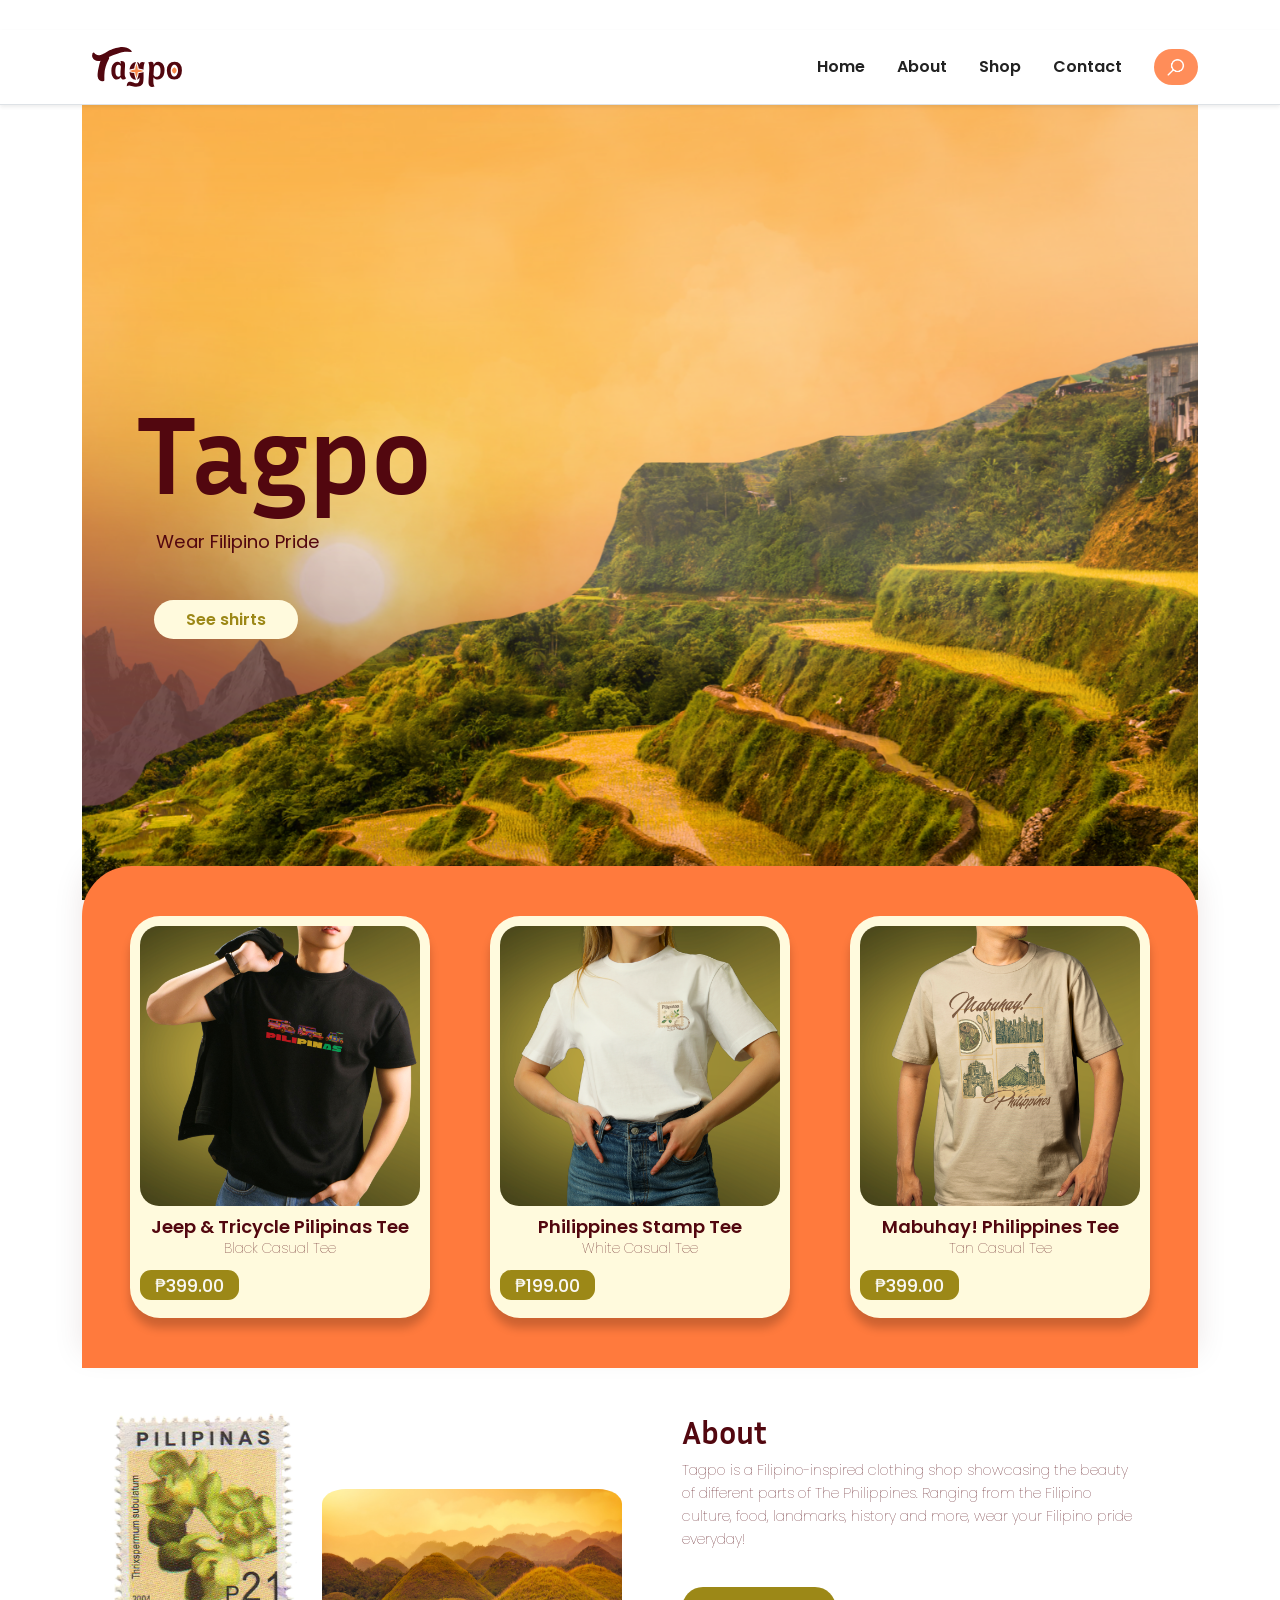
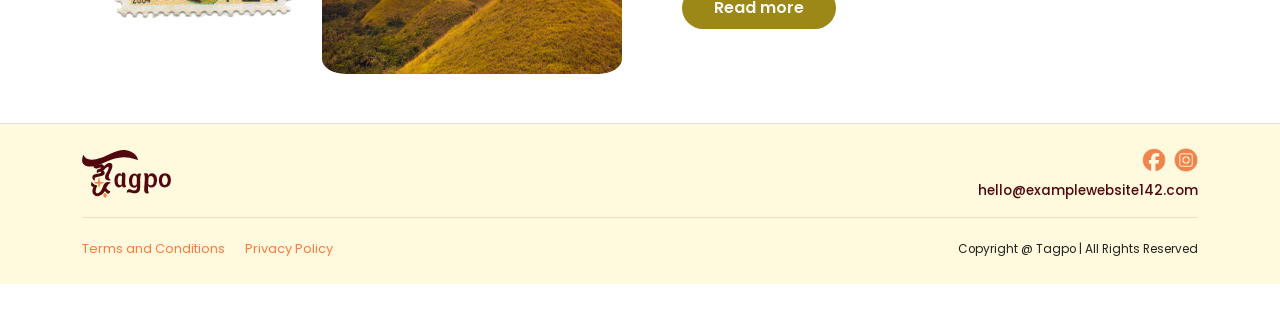
==== index.html @ 93d043a8 "Fix HTML encoding issues in index.html" ====
<!DOCTYPE html>
<html lang="en">
    <head>
        <meta charset="utf-8">
        <meta name="viewport" content="width=device-width, initial-scale=1">
        <title>Tagpo: Wear Filipino Pride - Home</title>

        <link href="https://cdn.jsdelivr.net/npm/bootstrap@5.3.3/dist/css/bootstrap.min.css" rel="stylesheet">
        <link rel="stylesheet" href="css/custom-style.css">
    </head>
    
    <body class="d-flex flex-column min-vh-100">

    <header class="border-bottom bg-white sticky-top shadow-sm">  
    <nav class="navbar navbar-light py-3">
      <div class="container d-flex justify-content-between align-items-center">
        <a class="navbar-brand p-0 mb-0 d-flex align-items-center" href="index.html">
          <img src="images/tagpo-wordmark-colored.svg" alt="Tagpo Logo" class="header-logo-img">
        </a>
        
        <div class="d-flex align-items-center gap-3 gap-md-4">
          <ul class="nav flex-row align-items-center gap-2 gap-md-3 mb-0 p-0">
            <li class="nav-item"><a class="nav-link fw-semibold px-2" href="index.html">Home</a></li>
            <li class="nav-item"><a class="nav-link fw-semibold px-2" href="about.html">About</a></li>
            <li class="nav-item"><a class="nav-link fw-semibold px-2" href="shop.html">Shop</a></li>
            <li class="nav-item"><a class="nav-link fw-semibold px-2" href="contact.html">Contact</a></li>
          </ul>
          <button class="search-pill-btn" type="button" aria-label="Search">
            <img src="images/search-icon.png" alt="Search" class="search-icon-img">
            <span class="search-pill-text">Search</span>
          </button>
        </div>
      </div>
    </nav>
  </header>

  <main class="container py-4">
    <div id="hero-container">
      <div class="hero-content"> 
        <h1>Tagpo</h1>
        <p>Wear Filipino Pride</p>
        <a href="#products-container" class="hero-btn">See shirts</a>
      </div>  
    </div>

    <div id="products-container">

      <div class="product-card">
        <a href="product-jeep-tricycle.html">
            <div class="product-card-image">
                <img src="images/jeep-tricycle-main-image.png" alt="Black Casual Tee">
            </div>
            <div class="product-card-content">
              <h3>Jeep & Tricycle Pilipinas Tee</h3>
              <p>Black Casual Tee</p>
              <h4 class="price">₱399.00</h4>
        </a>  
        </div>
      </div>

      <div class="product-card">
        <a href="product-philippines-stamp.html">
            <div class="product-card-image">
              <img src="images/pilipinas-stamp-main-image.png" alt="White Casual Tee">
            </div>
            <div class="product-card-content">
              <h3>Philippines Stamp Tee</h3>
              <p>White Casual Tee</p>
              <h4 class="price">₱199.00</h4>
            </div>
        </a>
      </div>

      <div class="product-card">
        <a href="product-mabuhay-philippines.html">
            <div class="product-card-image">
              <img src="images/mabuhay-main-image.png" alt="Tan Casual Tee">
            </div>
            <div class="product-card-content">
              <h3>Mabuhay! Philippines Tee</h3>
              <p>Tan Casual Tee</p>
              <h4 class="price">₱399.00</h4>
            </div>
        </a>
      </div>
     
    </div>

    <div id="about-container">
      <div class="about-images-parent">
        <img class="img-1" src="images/home-about-1.png" alt="Philippines Stamp">
        <img class="img-2" src="images/home-about-2.png" alt="Chocolate Hills">
      </div>


      <div class="about-content">
          <h3>About</h3>
          <p>Tagpo is a Filipino-inspired clothing shop showcasing the beauty of different parts of The Philippines. Ranging from the Filipino culture, food, landmarks, history and more, wear your Filipino pride everyday!</p>
          <button type="button" onclick="window.location.href='https://team-transisters.github.io/tagpo-store/about.html';">Read more</button>
        </div>
      </div>
  </main>

  <footer class="mt-auto py-4 border-top w-100">
    <div class="container">
      <div class="row align-items-center mb-3">
        <div class="col-6">
          <a href="index.html">
            <img src="images/tagpo-logo-colored.svg" alt="Tagpo Logo" class="footer-logo-img img-fluid">
          </a>
        </div>
        <div class="col-6 text-end">
          <div class="social-icons d-inline-flex align-items-center gap-2 mb-2">
            <a href="javascript:void(0);" aria-label="Facebook" class="social-link"><img src="images/facebook-icon.png" alt="Facebook Logo" class="social-icon-img"></a>
            <a href="javascript:void(0);" aria-label="Instagram" class="social-link"><img src="images/instagram-icon.png" alt="Instagram Logo" class="social-icon-img"></a>
          </div>
          <div>
            <a href="mailto:hello@examplewebsite142.com" class="footer-email">hello@examplewebsite142.com</a>
          </div>
        </div>
      </div>
      <hr class="footer-hr">
      <div class="d-flex justify-content-between align-items-center pt-2 footer-sub">
        <div>
          <a href="javascript:void(0);" class="me-3">Terms and Conditions</a>
          <a href="privacy-policy.html">Privacy Policy</a>
        </div>
        <div>
          <small>Copyright @ Tagpo | All Rights Reserved</small>
        </div>
      </div>
    </div>
  </footer>
---- css/custom-style.css ----
@import url('https://fonts.googleapis.com/css2?family=Inria+Sans:wght@700&family=Poppins:ital,wght@0,400;0,500;0,600;0,700;1,400&display=swap');

:root {
    --tagpo-primary: #ff7a3d;
    --tagpo-secondary-1: #9c8817;
    --tagpo-secondary-2: #52070f;
    --tagpo-neutral: #fffadd;

    --tagpo-dark: #222222;
    --tagpo-bg-light: #f9f8f3;
    --tagpo-border: #e0e0e0;
    --tagpo-btn-dark: #52070f;
    --tagpo-btn-light: #e5e0cf;

    --tagpo-font-header: 'Inria Sans', sans-serif;
    --tagpo-font-body: 'Poppins', sans-serif;
}

*,
*::before,
*::after {
  margin: 0;
  padding: 0;
  border: none;
  outline: none;
  box-sizing:border-box;
}

header {
  width: 100%;
  background-color: #ffffff;
  z-index: 1030;
}

.header-logo-img {
  height: 40px;
  width: auto;
  min-width: 110px;
  object-fit: contain;
  display: block;
}

.brand-logo-text {
  font-family: var(--font-header);
  color: var(--tagpo-secondary-2);
  font-weight: 700;
  font-size: 2.2rem;
  letter-spacing: -0.5px;
  text-decoration: none;
}

.nav-link {
  color: var(--tagpo-dark) !important;
  transition: color 0.2s ease;
}

.nav-link:hover,
.nav-link.active {
  color: var(--tagpo-primary) !important;
}

.search-pill-btn {
  background-color: var(--tagpo-primary);
  opacity: 0.85;
  border-radius: 50px;
  width: 44px;
  height: 36px;
  border: none;
  display: inline-flex;
  align-items: center;
  justify-content: flex-start;
  padding: 0 13px;
  gap: 0;
  overflow: hidden;
  white-space: nowrap;
  cursor: pointer;
  transition: width 0.28s ease, padding 0.28s, gap 0.28s ease, opacity 0.2s ease, background-color 0.2s ease;
}

.search-pill-btn:hover,
.search-pill-btn:focus-visible {
  width: 116px;
  padding: 0 16px;
  gap: 8px;
  background-color: var(--tagpo-primary);
  opacity: 1;
}

.search-icon-img {
  width: 18px;
  height: 18px;
  object-fit: contain;
  flex-shrink: 0;
}

.search-pill-text {
  color: #ffffff;
  font-family: var(--font-body);
  font-size: 0.9 rem;
  font-weight: 600;
  opacity:0;
  max-width: 0;
  overflow: hidden;
  transition: opacity 0.2s ease 0.06s, max-width 0.28 ease;
}

.search-pill-btn:hover .search-pill-text,
.search-pill-btn:focus-visible .search-pill-text {
  opacity: 1;
  max-width: 70px;
}

.tagpo-search-drawer {
  background-color: #ffffff;
  border-top: 1px solid #eaeaea;
  padding: 0.75rem 0;
  display: none;
}

.tagpo-search-drawer.is-open {
  display: block;
}

.tagpo-search-input:focus {
  outline: none;
  box-shadow: 0 0 0 3px rgba(255, 122, 61, 0.25);
}

.tagpo-search-results {
  list-style: none;
  margin: 0.5rem 0 0;
  padding: 0;
  display: flex;
  flex-wrap: wrap;
  gap: 0.5rem;
}

.tagpo-search-results a {
  display: inline-block;
  padding: 0.3rem 0.85rem;
  border-radius: 50px;
  background-color: var(--tagpo-neutral);
  color: var(--tagpo-secondary-2);
  font-size: 0.85rem;
  font-weight: 600;
  text-decoration: none;
  border: 1px solid var(--tagpo-primary);
}

.tagpo-search-results a:hover {
  background-color: var(--tagpo-primary);
  color: #ffffff;
}

body {
    height: 100vh;
    width: 100%;
    display: flex;
    font-family: var(--tagpo-font-body);
    font-size: 1rem;
    line-height: 1.6;
    color: var(--tagpo-dark);
    background-color: #ffffff;
}

h1, h2, h3, h4, h5, h6,
.h1, .h2, .h3, .h4, .h5, .h6 {
  font-family: var(--tagpo-font-header);
  font-weight: 700;
  color: var(--tagpo-secondary-2);
}

main{
    margin-top:-25px;
}

/* home page */
#hero-container{
    display: flex;
    align-items: center;
    width: 100%;
    height: 90vh;
    background-image: url("../images/home-hero-photo.png");
    background-repeat: no-repeat;
    background-origin: content-box;
    background-attachment: fixed;
    background-size: cover;
    object-position: top right;

}

.hero-content{
    margin-left: 45px;
}

.hero-content h1{
    margin-left: 10px;
    font-size: 7rem;
}

.hero-content p{
    color: var(--tagpo-btn-dark);
    font-weight: 400;
    font-size: 1.15rem;
    margin-left: 29px;
    margin-bottom: 50px;
}

.hero-content .hero-btn{
    margin-top: 50rem;
    margin-left: 27px;
    padding: 0.5rem 2rem;
    width: max-content;
    background-color: var(--tagpo-neutral);
    border: none;
    border-radius: 50px;
    color: var(--tagpo-secondary-1);
    font-family: var(--tagpo-font-body);
    font-weight: 600;
    text-decoration: none;
    transition: 0.4s ease;
}

.hero-content .hero-btn:hover{
    background-color: var(--tagpo-neutral);
    color: var(--tagpo-secondary-2);
}

.product-card a,
.product-card a h3,
.product-card a p,
.product-card a span {
     text-decoration: none;
}

#products-container{
    display: flex;
    justify-content: center;
    height: max-content;
    width: 100%;
    padding: 50px 0px;
    margin-top: -3rem;
    border-color: #ff7a3d;
    border-top-left-radius: 50px;
    border-top-right-radius: 50px;
    box-shadow: 0 -15px 30px rgba(65, 1, 1, 0.1);
    background-color: var(--tagpo-primary);
}

.product-card{
    height: max-content;
    width: min-content;
    padding: 10px;
    margin: 0 30px;
    background: var(--tagpo-neutral);
    border-radius: 30px;
    box-shadow: 0 10px 10px rgba(0, 0, 0, 0.2);
    transition: .4s ease;
}

.product-card:hover{
    transform: scale(1.02);
}

.product-card .product-card-image{
    position: relative;
    width: 280px;
    height: 280px;
    text-align: center;

}

.product-card .product-card-image img{
    width: 100%;
    border-radius: 19px;
}

.product-card .product-card-content h3{
    color:var(--tagpo-secondary-2);
    font-family: var(--tagpo-font-body);
    font-weight: 600;
    font-size: 18px;
    margin-top: 10px;
    margin-bottom: 0px;
    text-align: center;
    text-decoration: none;
   
}

.product-card .product-card-content p{
    color: var(--tagpo-secondary-2);
    font-family: var(--tagpo-font-body);
    font-size: 14px;
    font-weight: 100;
    margin: 0px 0 10px;
    text-align: center;
    text-decoration: none;
}

.product-card .product-card-content .price{
    cursor: pointer;
    color: var(--tagpo-bg-light);
    width:fit-content;
    height: 30px;
    padding: 5px 15px 3px 15px;
    font-family: var(--tagpo-font-body);
    font-size: 18px;
    font-weight: 500;
    text-decoration: none;
    text-align: center;
    justify-self: center;
    background-color: var(--tagpo-secondary-1);
    border-radius: 11px;
}

@media (max-width: 1280px) {
    body{
        height: unset;
        padding: 30px 0;
    }

    .products-container{
        flex-wrap: wrap;
        justify-content: center;
    }

    .products-container .product-card{
        margin: 20px;
    }
}

#about-container{
    display: flex;
    width: 100%;
    margin: 25px 0px;
}

.about-images-parent{
    display: flex;
    padding: 0 30px 0 0px;
}

.about-images-parent img{
    flex: 1;
    min-width: 0;
    height: 250px;
    margin-left: -30px;
}

.about-images-parent .img-1{
    width: min-content;
    object-fit:contain;
    border-radius: 20%;
}

.about-images-parent .img-2{
    height: 185px;
    width: 400px;
    flex-grow: 1;
    object-fit: fill;
    border-radius: 8%;
    margin-top: 6rem;
}

.about-content{
    margin: 20px 30px;
}

.about-content h3{
    font-family: var(--tagpo-font-header);
    font-weight: 600;
    font-size: 2rem;
}

.about-content p{
    width: 95%;
    font-family: var(--tagpo-font-body);
    font-weight: 100;
    font-size: 0.9rem;
    color: var(--tagpo-secondary-2);
}

.about-content button{
    margin-top: 20px;
    padding: 0.5rem 2rem;
    width: max-content;
    background-color: var(--tagpo-secondary-1);
    border: none;
    border-radius: 50px;
    color: var(--tagpo-bg-light);
    font-family: var(--tagpo-font-body);
    font-weight: 600;
    text-decoration: none;
    transition: 0.4s ease;
}

.about-content button:hover{
    transform: scale(1.05);
    background-color: var(--tagpo-neutral);
    color: var(--tagpo-secondary-2);
}

footer {
  background-color: var(--tagpo-neutral);
  color: var(--tagpo-dark);
  font-size: 0.85rem;
  font-family: var(--font-body);
  width: 100% !important;
  margin-top: auto;
}

.footer-logo-img {
  max-height: 48px;
  width: auto;
  object-fit: contain;
}

.social-icons {
  display: inline-flex;
  align-items: center;
}

.social-link {
  text-decoration: none !important;
  border: none !important;
  outline: none;
  display: inline-block;
  line-height: 0;
}

.social-icon-img {
  width: 24px;
  height: 24px;
  object-fit: contain;
  vertical-align: middle;
  transition: opacity 0.2s ease;
}

.social-link:hover .social-icon-img {
  opacity: 0.75;
}

.footer-hr {
  border-color: var(--tagpo-primary);
  margin: 0.75rem 0;
}

.footer-email {
  color: var(--tagpo-secondary-2);
  text-decoration: none;
  font-weight: 500;
}

.footer-email:hover {
  text-decoration: underline;
}

.footer-sub a {
  color: var(--tagpo-primary);
  text-decoration: none;
  font-size: 0.8rem;
}

.footer-sub a:hover {
  text-decoration: underline;
}

a:focus-visible,
button:focus-visible,
input:focus-visible {
  outline: 3px solid var(--tagpo-primary) !important;
  outline-offset: 2px !important;
}
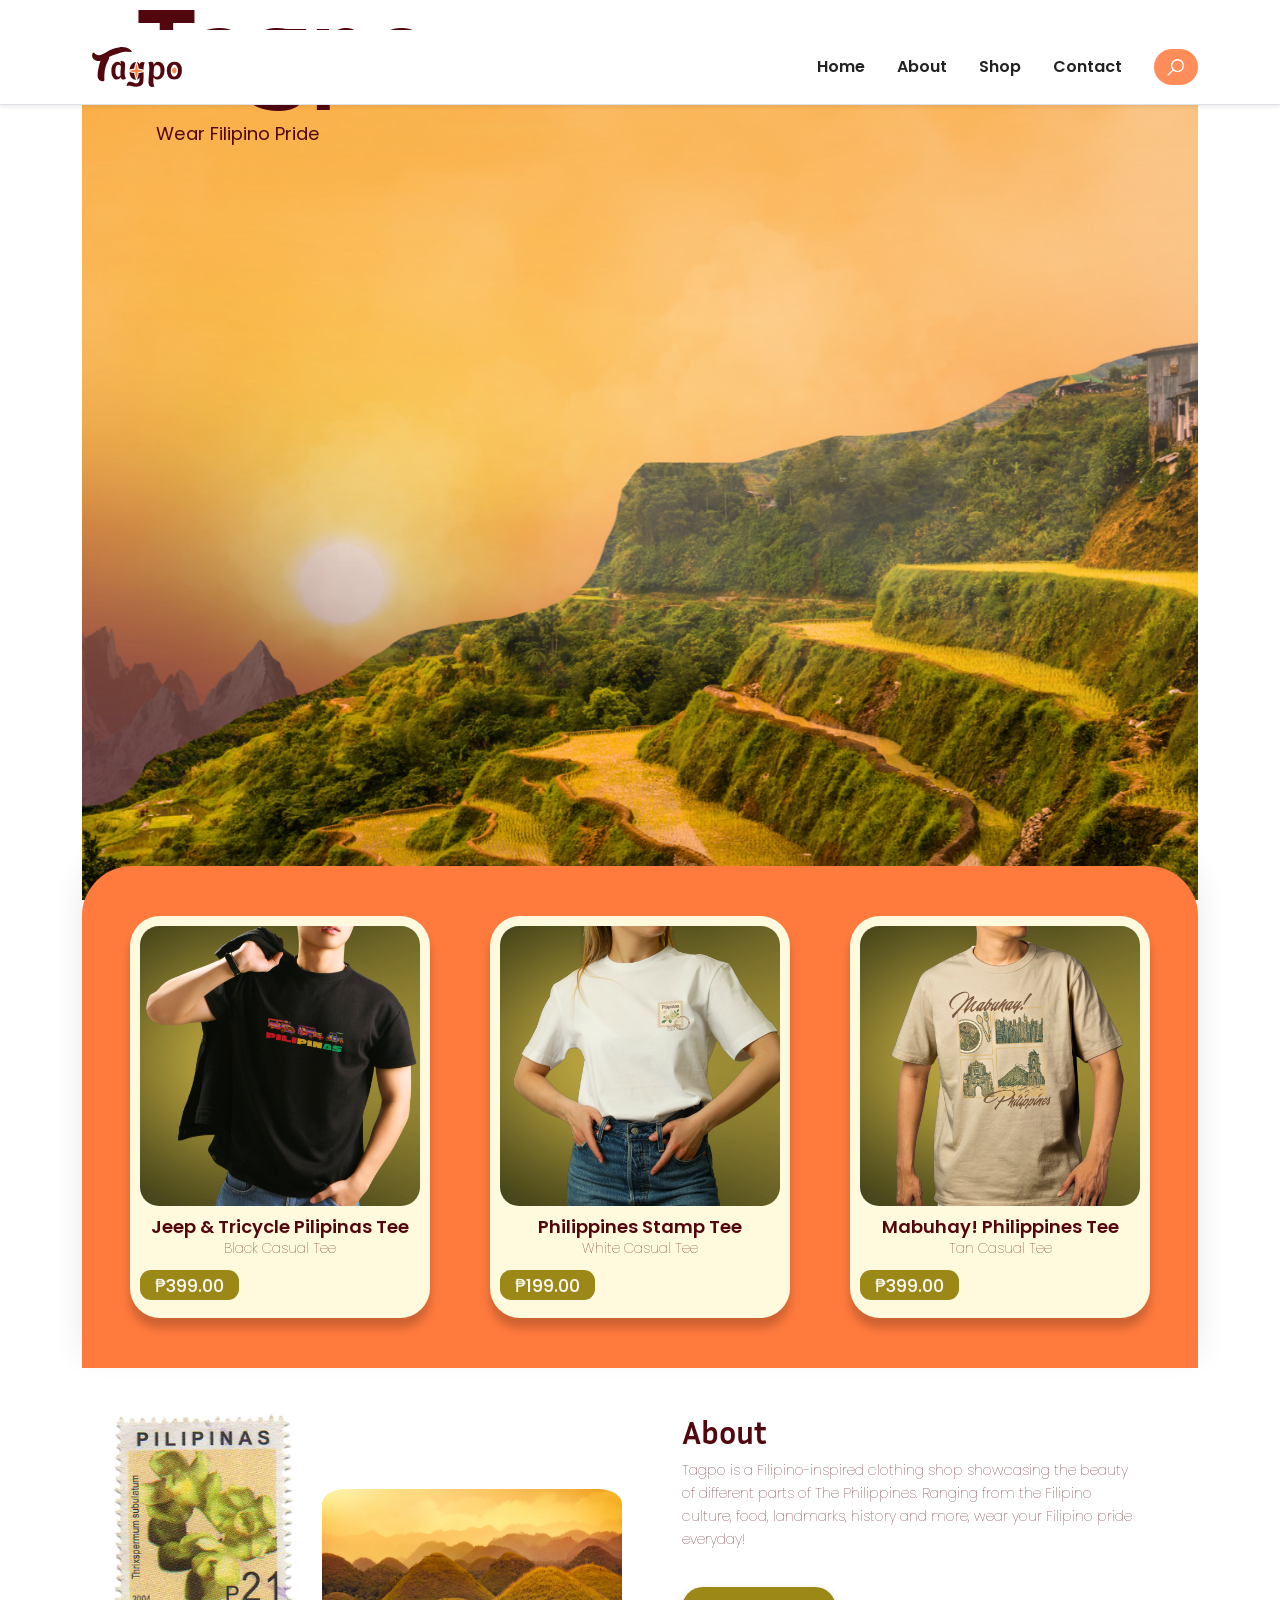
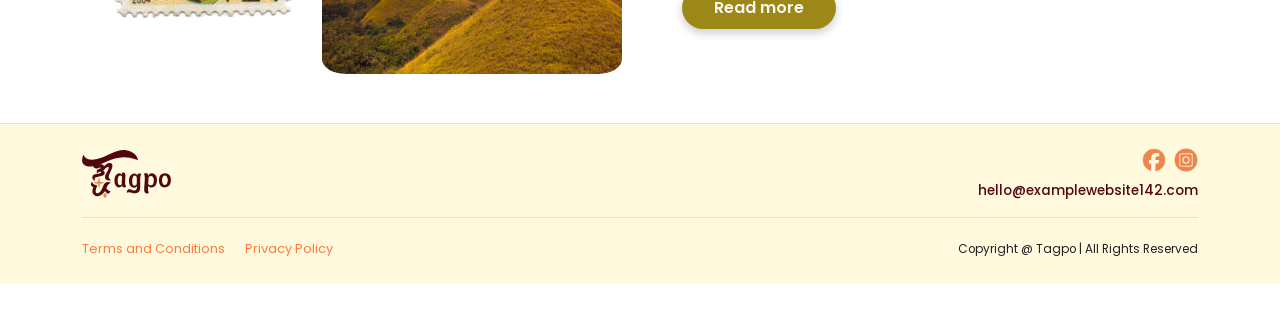
==== commit 23bc11f1: "Fix HTML encoding issues in index.html" ====
--- a/index.html
+++ b/index.html
@@ -39,7 +39,7 @@
       <div class="hero-content"> 
         <h1>Tagpo</h1>
         <p>Wear Filipino Pride</p>
-        <a href="#products-container" class="hero-btn">See shirts</a>
+        <button class="hero-btn" type="button" onclick="window.location.href='#products-container';">See shirts</button>
       </div>  
     </div>
 
--- a/css/custom-style.css
+++ b/css/custom-style.css
@@ -218,12 +218,13 @@
     font-family: var(--tagpo-font-body);
     font-weight: 600;
     text-decoration: none;
-    transition: 0.4s ease;
+    box-shadow: 0 4px 10px rgba(0, 0, 0, 0.2);
+    transition: background-color 0.2s ease, transform 0.15s ease;
 }
 
 .hero-content .hero-btn:hover{
-    background-color: var(--tagpo-neutral);
-    color: var(--tagpo-secondary-2);
+    background-color: #F9F3CA;
+    transform: translateY(-1px);
 }
 
 .product-card a,
@@ -391,13 +392,14 @@
     font-family: var(--tagpo-font-body);
     font-weight: 600;
     text-decoration: none;
-    transition: 0.4s ease;
+    box-shadow: 0 4px 10px rgba(0, 0, 0, 0.2);
+    transition: background-color 0.2s ease, transform 0.15s ease;
 }
 
 .about-content button:hover{
-    transform: scale(1.05);
-    background-color: var(--tagpo-neutral);
-    color: var(--tagpo-secondary-2);
+    background-color: #857413;
+    color: #ffffff;
+    transform: translateY(-1px);
 }
 
 footer {
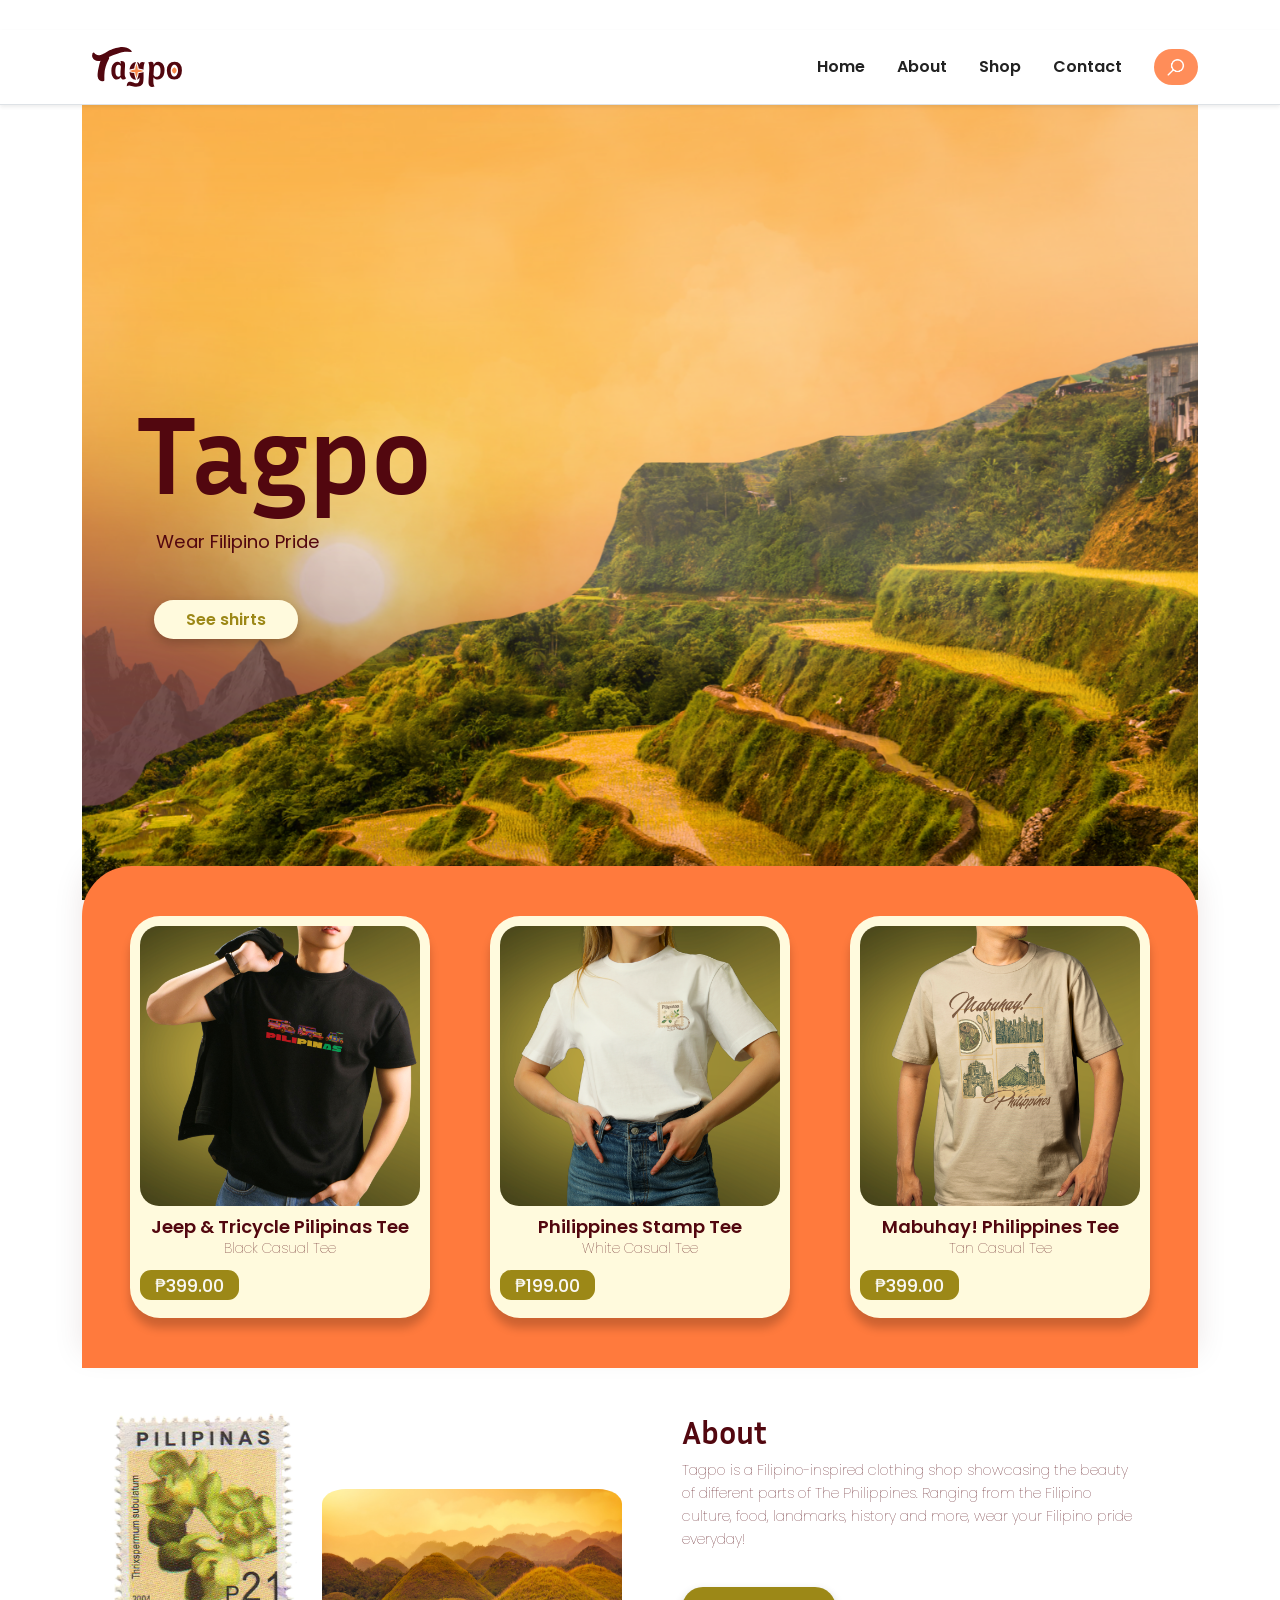
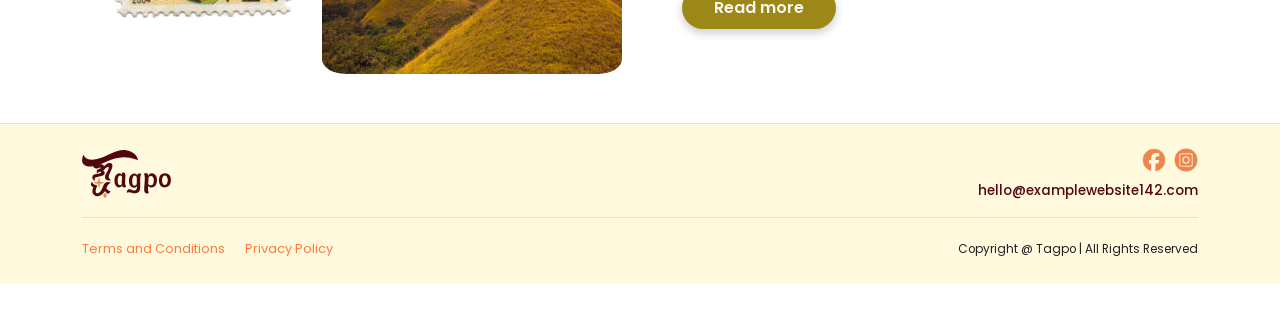
==== commit 3eed4b3a: "Update index.html" ====
--- a/index.html
+++ b/index.html
@@ -39,7 +39,7 @@
       <div class="hero-content"> 
         <h1>Tagpo</h1>
         <p>Wear Filipino Pride</p>
-        <button class="hero-btn" type="button" onclick="window.location.href='#products-container';">See shirts</button>
+        <a href="#products-container" class="hero-btn">See shirts</a>      
       </div>  
     </div>
 
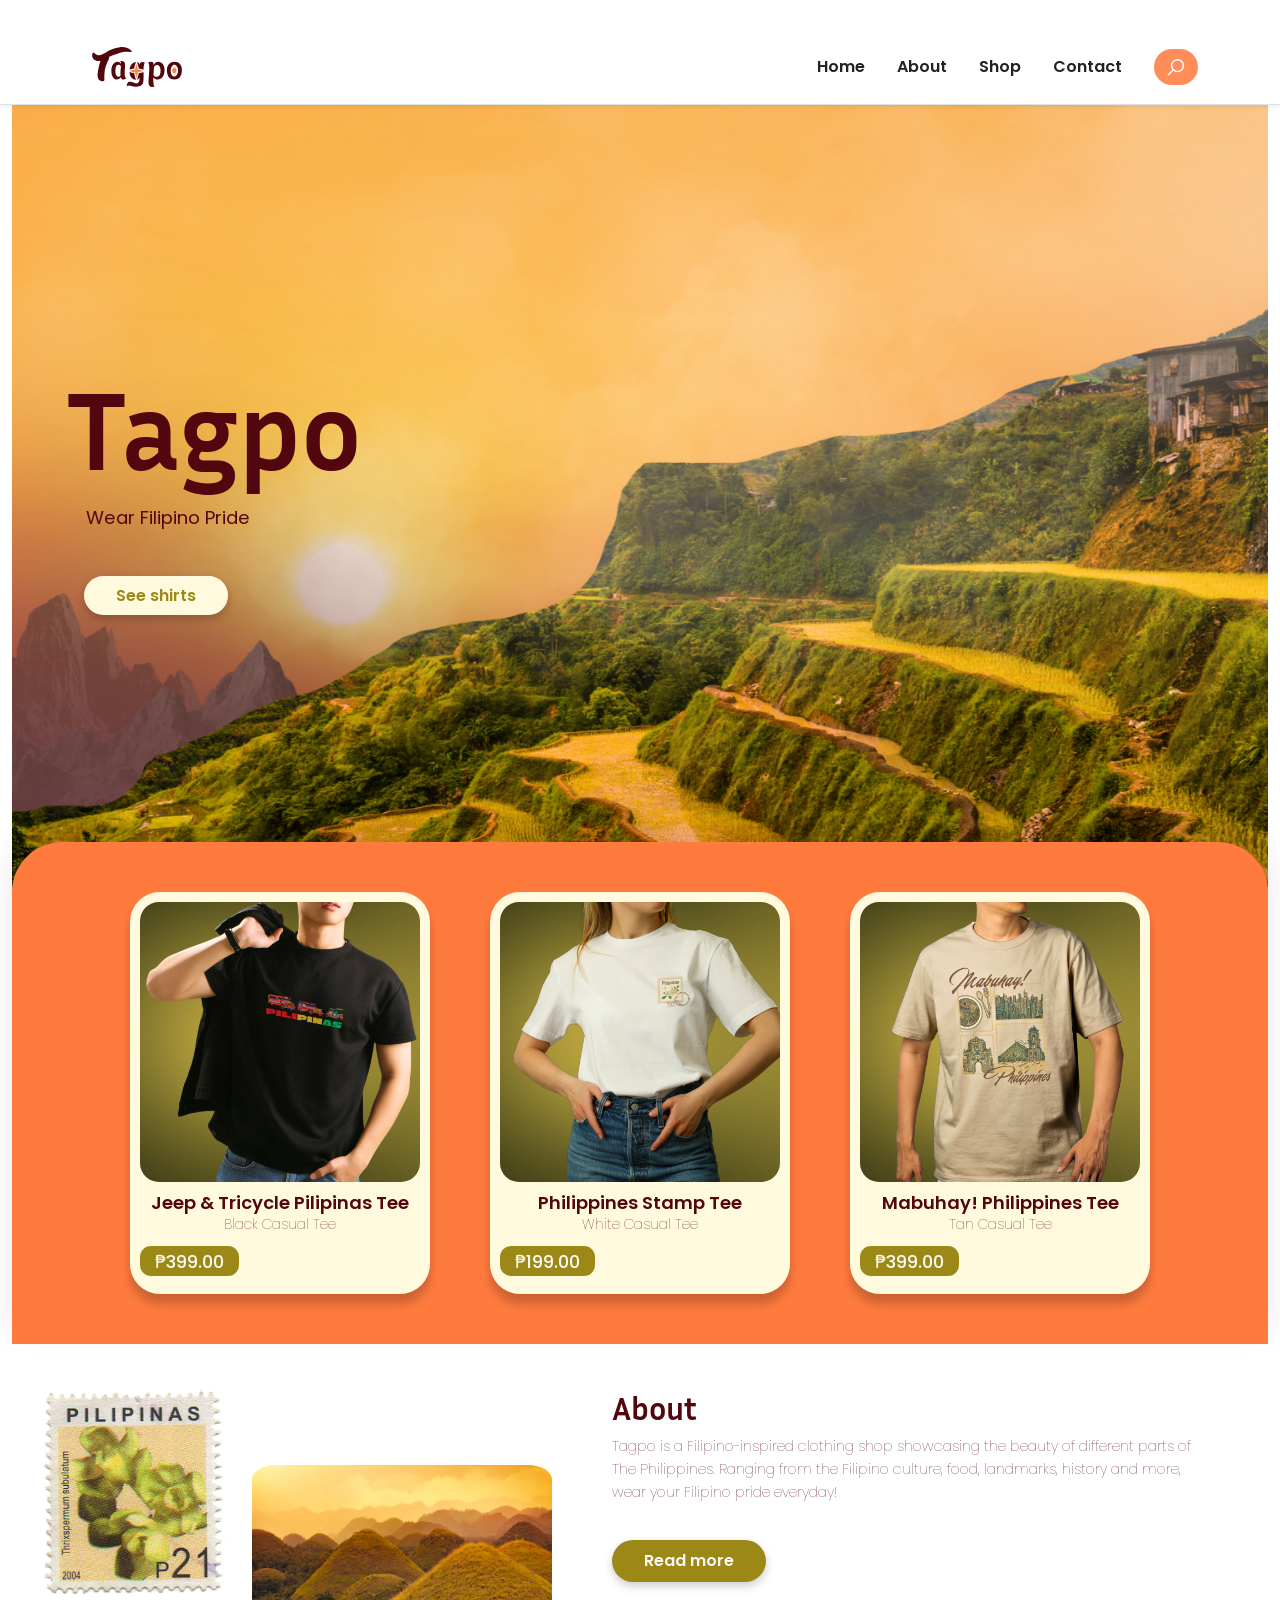
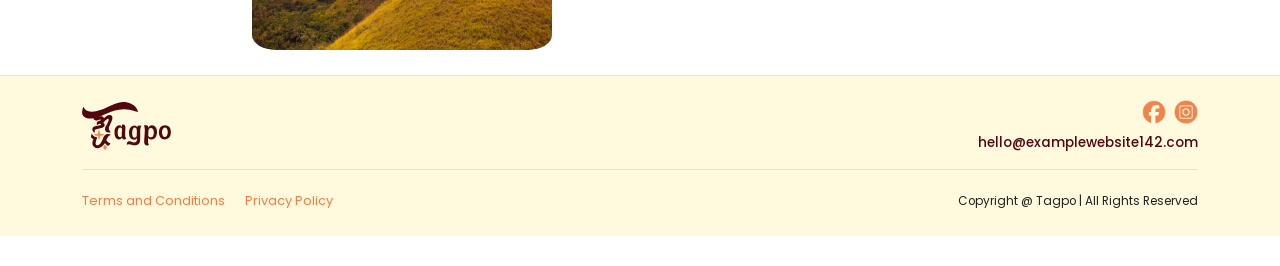
==== commit 06248ca6: "Fix HTML formatting and structure" ====
--- a/index.html
+++ b/index.html
@@ -34,7 +34,7 @@
     </nav>
   </header>
 
-  <main class="container py-4">
+  <main class="container-fluid product-page">
     <div id="hero-container">
       <div class="hero-content"> 
         <h1>Tagpo</h1>
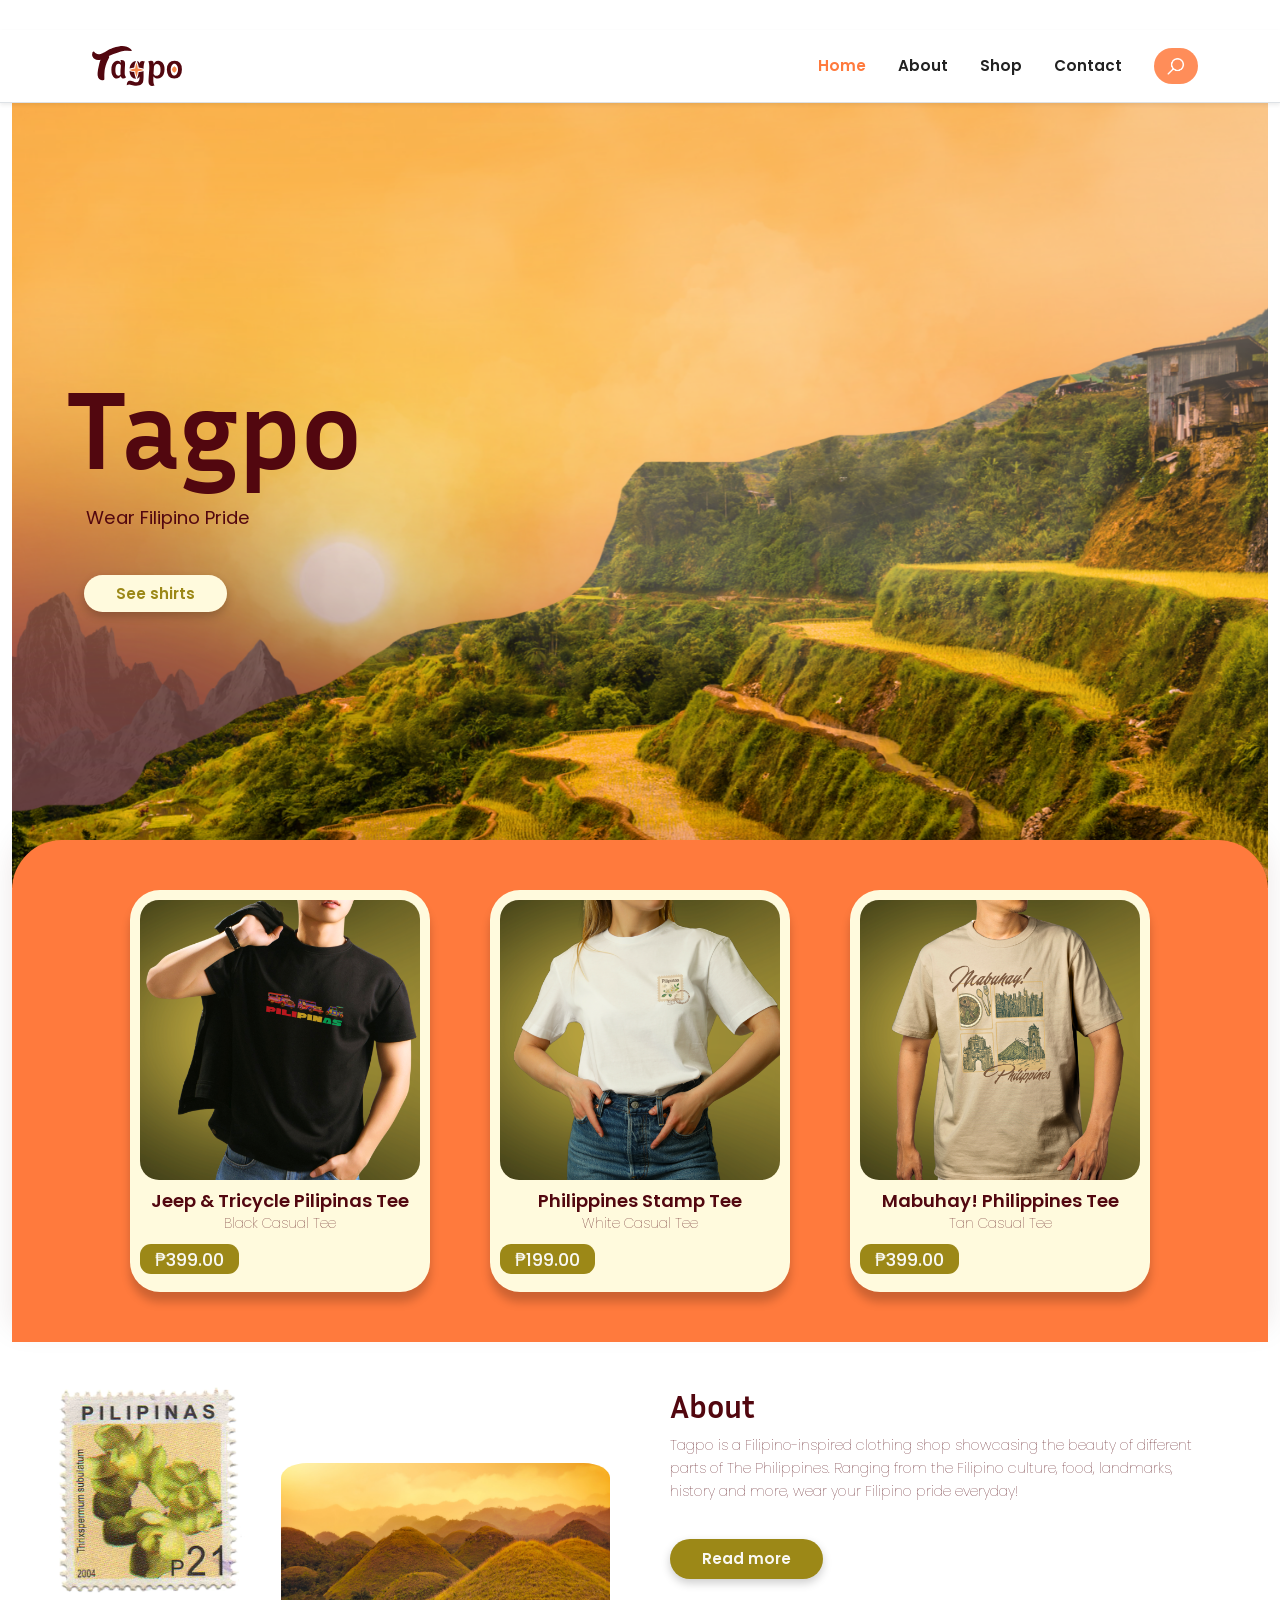
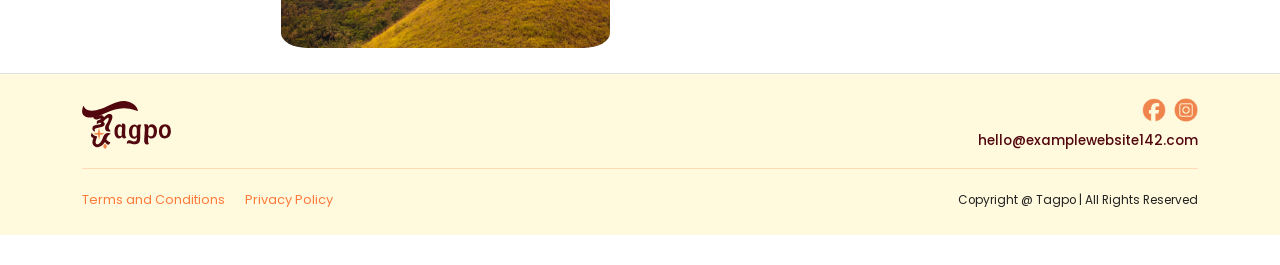
==== commit bb3901ef: "Added color in Home text on header" ====
--- a/index.html
+++ b/index.html
@@ -20,7 +20,7 @@
         
         <div class="d-flex align-items-center gap-3 gap-md-4">
           <ul class="nav flex-row align-items-center gap-2 gap-md-3 mb-0 p-0">
-            <li class="nav-item"><a class="nav-link fw-semibold px-2" href="index.html">Home</a></li>
+            <li class="nav-item"><a class="nav-link fw-semibold px-2 active" aria-current="page" href="index.html">Home</a></li>
             <li class="nav-item"><a class="nav-link fw-semibold px-2" href="about.html">About</a></li>
             <li class="nav-item"><a class="nav-link fw-semibold px-2" href="shop.html">Shop</a></li>
             <li class="nav-item"><a class="nav-link fw-semibold px-2" href="contact.html">Contact</a></li>
--- a/css/custom-style.css
+++ b/css/custom-style.css
@@ -24,6 +24,16 @@
   border: none;
   outline: none;
   box-sizing:border-box;
+}
+
+body {
+  font-family: var(--tagpo-font-body);
+  font-size: 0.95rem;
+  line-height: 1.6;
+  color: var(--tagpo-dark);
+  background-color: #ffffff;
+  width: 100%;
+  overflow-x: hidden;
 }
 
 header {
@@ -152,15 +162,23 @@
   color: #ffffff;
 }
 
-body {
-    height: 100vh;
-    width: 100%;
-    display: flex;
-    font-family: var(--tagpo-font-body);
-    font-size: 1rem;
-    line-height: 1.6;
-    color: var(--tagpo-dark);
-    background-color: #ffffff;
+.content-container {
+  max-width: 900px;
+  width: 100%;
+}
+
+.page-title {
+  font-family: var(--font-header);
+  font-size: 3.2rem;
+  font-weight: 700;
+  color: var(--tagpo-primary);
+  line-height: 1.1;
+}
+
+.subtitle-text {
+  font-size: 0.95rem;
+  font-weight: 700;
+  color: var(--tagpo-secondary-2);
 }
 
 h1, h2, h3, h4, h5, h6,
@@ -174,7 +192,6 @@
     margin-top:-25px;
 }
 
-/* home page */
 #hero-container{
     display: flex;
     align-items: center;
@@ -331,7 +348,8 @@
 }
 
 #about-container{
-    display: flex;
+    display: grid;
+    grid-template-columns: 1fr 1fr;
     width: 100%;
     margin: 25px 0px;
 }
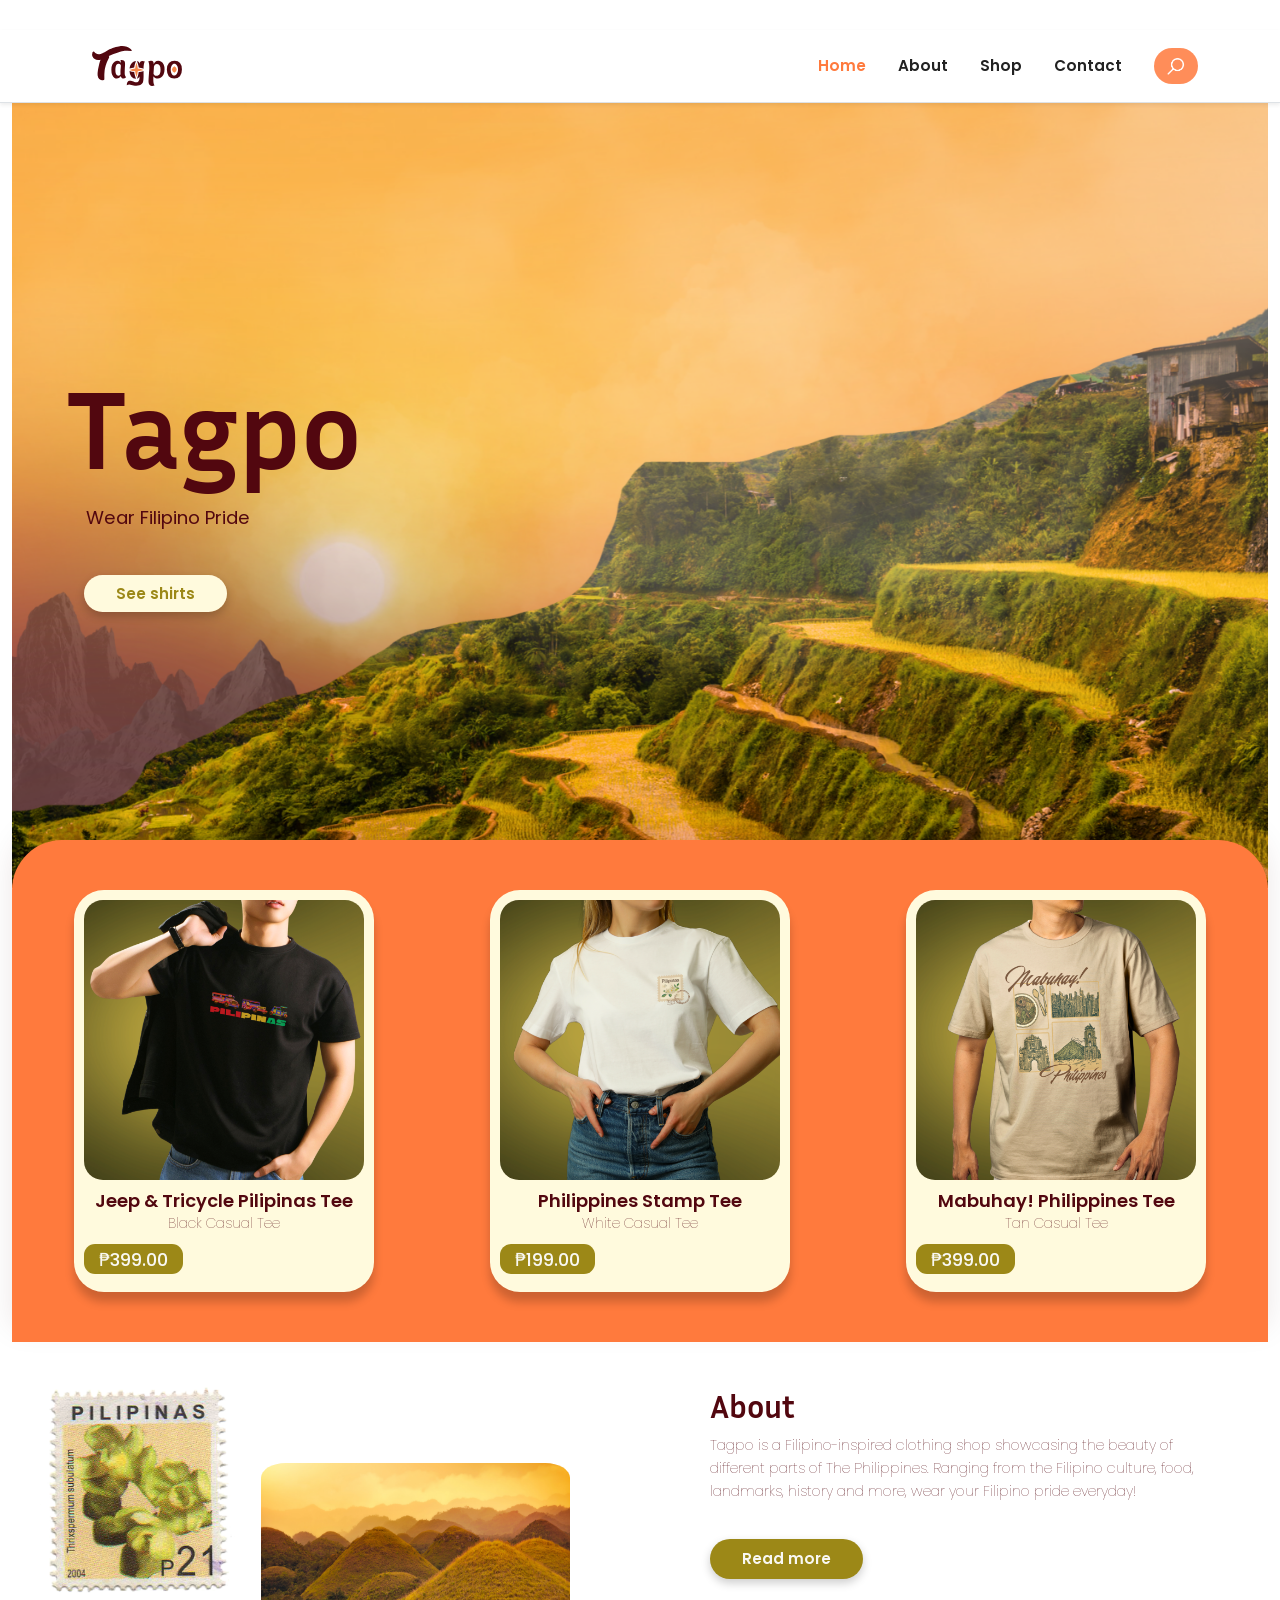
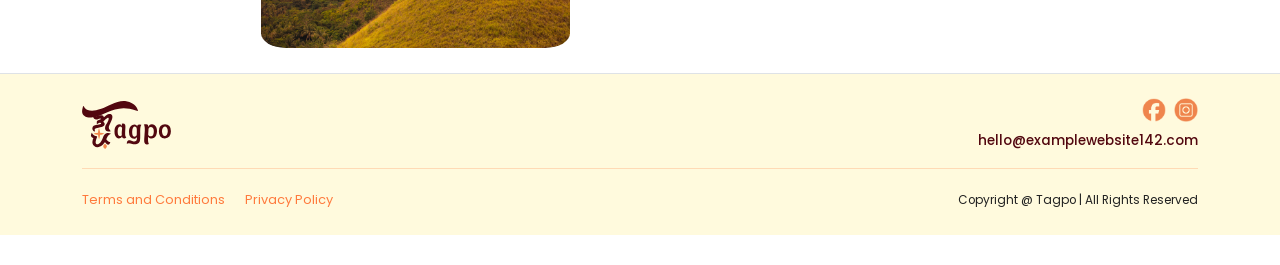
==== commit 4b833a48: "Update index.html" ====
--- a/index.html
+++ b/index.html
@@ -11,30 +11,30 @@
     
     <body class="d-flex flex-column min-vh-100">
 
-    <header class="border-bottom bg-white sticky-top shadow-sm">  
-    <nav class="navbar navbar-light py-3">
-      <div class="container d-flex justify-content-between align-items-center">
-        <a class="navbar-brand p-0 mb-0 d-flex align-items-center" href="index.html">
-          <img src="images/tagpo-wordmark-colored.svg" alt="Tagpo Logo" class="header-logo-img">
-        </a>
-        
-        <div class="d-flex align-items-center gap-3 gap-md-4">
-          <ul class="nav flex-row align-items-center gap-2 gap-md-3 mb-0 p-0">
-            <li class="nav-item"><a class="nav-link fw-semibold px-2 active" aria-current="page" href="index.html">Home</a></li>
-            <li class="nav-item"><a class="nav-link fw-semibold px-2" href="about.html">About</a></li>
-            <li class="nav-item"><a class="nav-link fw-semibold px-2" href="shop.html">Shop</a></li>
-            <li class="nav-item"><a class="nav-link fw-semibold px-2" href="contact.html">Contact</a></li>
-          </ul>
-          <button class="search-pill-btn" type="button" aria-label="Search">
-            <img src="images/search-icon.png" alt="Search" class="search-icon-img">
-            <span class="search-pill-text">Search</span>
-          </button>
-        </div>
-      </div>
-    </nav>
-  </header>
+    <header class="border-bottom bg-white sticky-top shadow-sm">
+        <nav class="navbar navbar-light py-3">
+          <div class="container d-flex justify-content-between align-items-center">
+            <a class="navbar-brand p-0 mb-0 d-flex align-items-center" href="index.html">
+              <img src="images/tagpo-wordmark-colored.svg" alt="Tagpo Logo" class="header-logo-img">
+            </a>
+    
+            <div class="d-flex align-items-center gap-3 gap-md-4">
+              <ul class="nav flex-row align-items-center gap-2 gap-md-3 mb-0 p-0">
+                <li class="nav-item"><a class="nav-link fw-semibold px-2 active" aria-current="page" href="index.html">Home</a></li>
+                <li class="nav-item"><a class="nav-link fw-semibold px-2" href="about.html">About</a></li>
+                <li class="nav-item"><a class="nav-link fw-semibold px-2" href="shop.html">Shop</a></li>
+                <li class="nav-item"><a class="nav-link fw-semibold px-2" href="contact.html">Contact</a></li>
+              </ul>
+              <button class="search-pill-btn" type="button" aria-label="Search">
+                <img src="images/search-icon.png" alt="Search" class="search-icon-img">
+                <span class="search-pill-text">Search</span>
+              </button>
+            </div>
+          </div>
+        </nav>
+    </header>
 
-  <main class="container-fluid product-page">
+    <main class="container-fluid product-page">
     <div id="hero-container">
       <div class="hero-content"> 
         <h1>Tagpo</h1>
--- a/css/custom-style.css
+++ b/css/custom-style.css
@@ -254,6 +254,7 @@
 #products-container{
     display: flex;
     justify-content: center;
+    gap: 3.5rem;
     height: max-content;
     width: 100%;
     padding: 50px 0px;
@@ -350,6 +351,8 @@
 #about-container{
     display: grid;
     grid-template-columns: 1fr 1fr;
+    gap: 80px;
+    justify-self: center;
     width: 100%;
     margin: 25px 0px;
 }
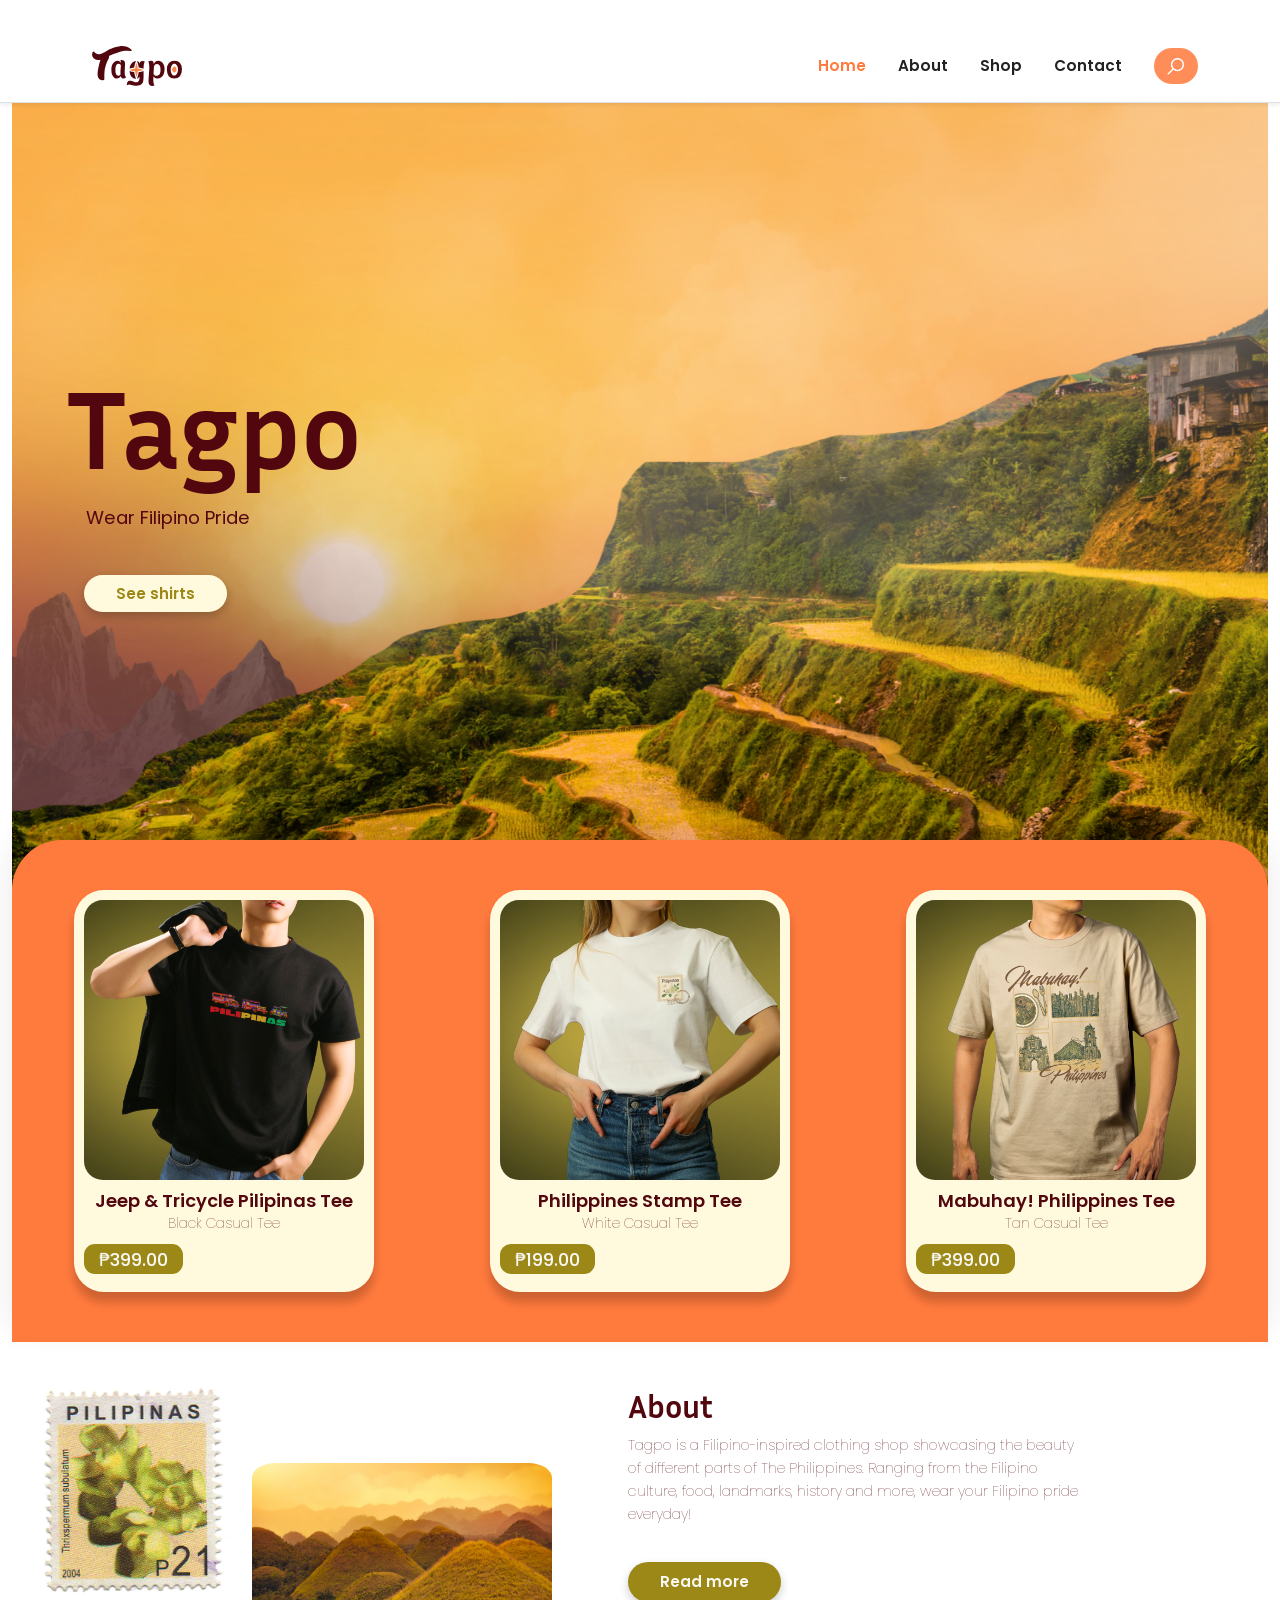
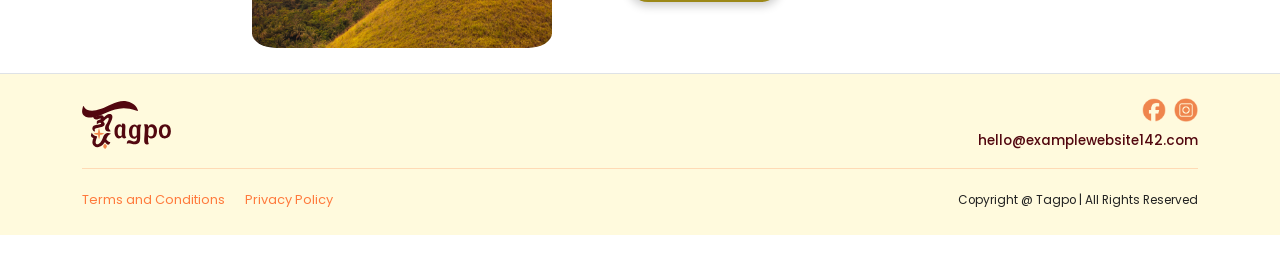
==== commit 680cbbd2: "Fix HTML formatting and structure" ====
--- a/index.html
+++ b/index.html
@@ -34,7 +34,7 @@
         </nav>
     </header>
 
-    <main class="container-fluid product-page">
+    <main class="container-fluid">
     <div id="hero-container">
       <div class="hero-content"> 
         <h1>Tagpo</h1>
@@ -54,8 +54,8 @@
               <h3>Jeep & Tricycle Pilipinas Tee</h3>
               <p>Black Casual Tee</p>
               <h4 class="price">₱399.00</h4>
+            </div>
         </a>  
-        </div>
       </div>
 
       <div class="product-card">
@@ -83,7 +83,6 @@
             </div>
         </a>
       </div>
-     
     </div>
 
     <div id="about-container">
@@ -91,7 +90,6 @@
         <img class="img-1" src="images/home-about-1.png" alt="Philippines Stamp">
         <img class="img-2" src="images/home-about-2.png" alt="Chocolate Hills">
       </div>
-
 
       <div class="about-content">
           <h3>About</h3>
--- a/css/custom-style.css
+++ b/css/custom-style.css
@@ -190,6 +190,8 @@
 
 main{
     margin-top:-25px;
+    margin-right: 0;
+    margin-left: 0;
 }
 
 #hero-container{
@@ -351,9 +353,9 @@
 #about-container{
     display: grid;
     grid-template-columns: 1fr 1fr;
-    gap: 80px;
+    gap: 1rem;
     justify-self: center;
-    width: 100%;
+    width: 90%;
     margin: 25px 0px;
 }
 
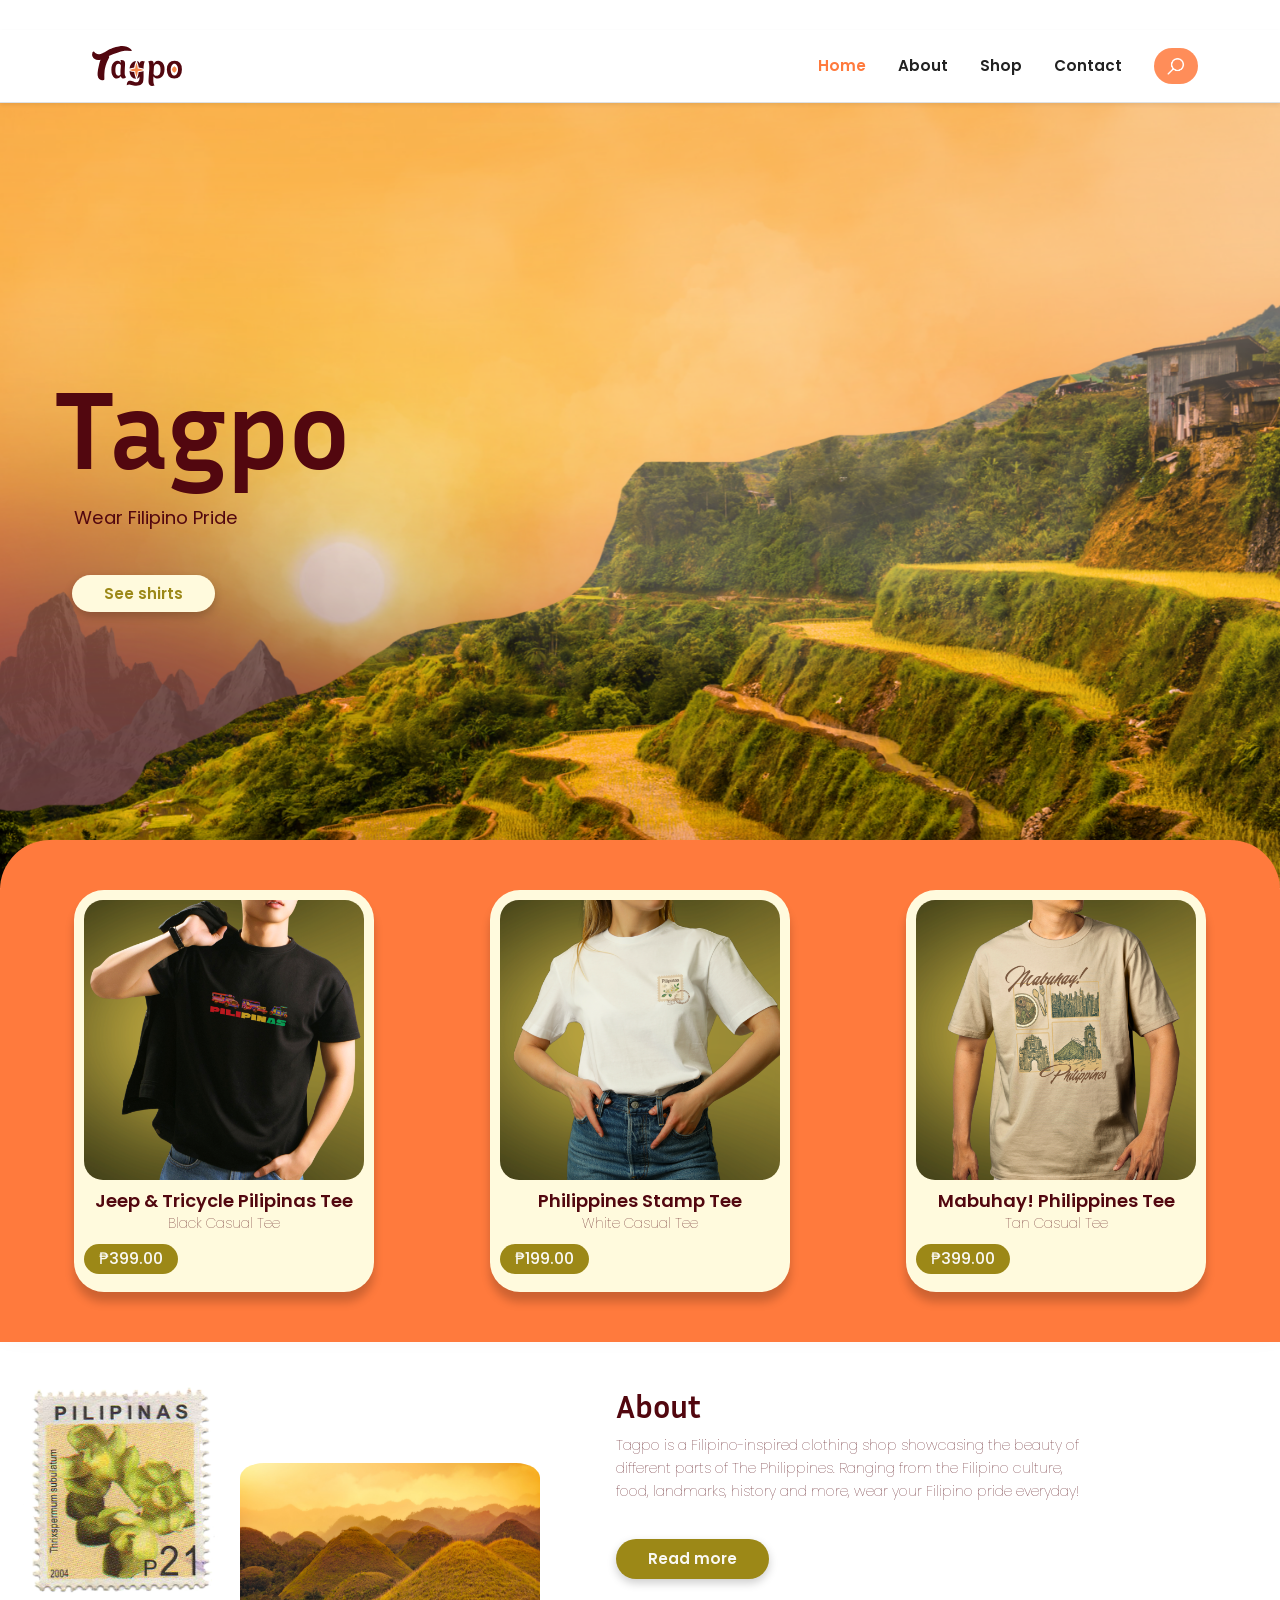
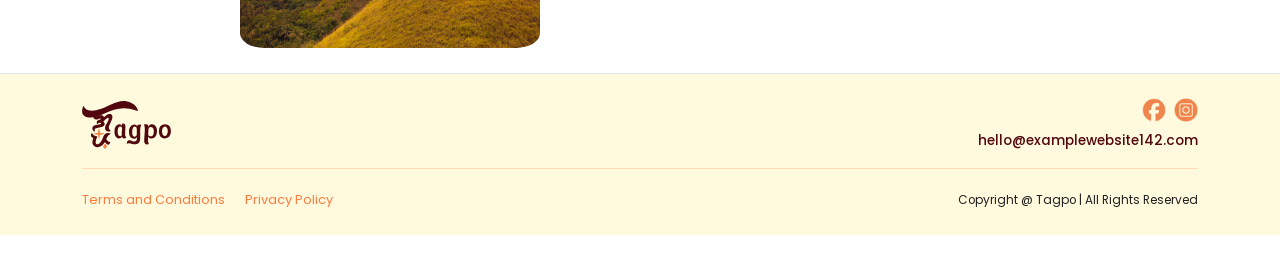
==== commit 91536e28: "Updated main class" ====
--- a/index.html
+++ b/index.html
@@ -34,7 +34,7 @@
         </nav>
     </header>
 
-    <main class="container-fluid">
+    <main class="container-fluid p-0">
     <div id="hero-container">
       <div class="hero-content"> 
         <h1>Tagpo</h1>
--- a/css/custom-style.css
+++ b/css/custom-style.css
@@ -188,13 +188,13 @@
   color: var(--tagpo-secondary-2);
 }
 
-main{
+main {
     margin-top:-25px;
     margin-right: 0;
     margin-left: 0;
 }
 
-#hero-container{
+#hero-container {
     display: flex;
     align-items: center;
     width: 100%;
@@ -205,19 +205,18 @@
     background-attachment: fixed;
     background-size: cover;
     object-position: top right;
-
-}
-
-.hero-content{
+}
+
+.hero-content {
     margin-left: 45px;
 }
 
-.hero-content h1{
+.hero-content h1 {
     margin-left: 10px;
     font-size: 7rem;
 }
 
-.hero-content p{
+.hero-content p {
     color: var(--tagpo-btn-dark);
     font-weight: 400;
     font-size: 1.15rem;
@@ -225,7 +224,7 @@
     margin-bottom: 50px;
 }
 
-.hero-content .hero-btn{
+.hero-content .hero-btn {
     margin-top: 50rem;
     margin-left: 27px;
     padding: 0.5rem 2rem;
@@ -241,7 +240,7 @@
     transition: background-color 0.2s ease, transform 0.15s ease;
 }
 
-.hero-content .hero-btn:hover{
+.hero-content .hero-btn:hover {
     background-color: #F9F3CA;
     transform: translateY(-1px);
 }
@@ -249,7 +248,7 @@
 .product-card a,
 .product-card a h3,
 .product-card a p,
-.product-card a span {
+.product-card a h4 {
      text-decoration: none;
 }
 
@@ -303,9 +302,7 @@
     font-size: 18px;
     margin-top: 10px;
     margin-bottom: 0px;
-    text-align: center;
-    text-decoration: none;
-   
+    text-align: center;   
 }
 
 .product-card .product-card-content p{
@@ -315,7 +312,6 @@
     font-weight: 100;
     margin: 0px 0 10px;
     text-align: center;
-    text-decoration: none;
 }
 
 .product-card .product-card-content .price{
@@ -325,13 +321,12 @@
     height: 30px;
     padding: 5px 15px 3px 15px;
     font-family: var(--tagpo-font-body);
-    font-size: 18px;
+    font-size: 16px;
     font-weight: 500;
-    text-decoration: none;
     text-align: center;
     justify-self: center;
     background-color: var(--tagpo-secondary-1);
-    border-radius: 11px;
+    border-radius: 20px;
 }
 
 @media (max-width: 1280px) {
@@ -339,12 +334,10 @@
         height: unset;
         padding: 30px 0;
     }
-
     .products-container{
         flex-wrap: wrap;
         justify-content: center;
     }
-
     .products-container .product-card{
         margin: 20px;
     }
